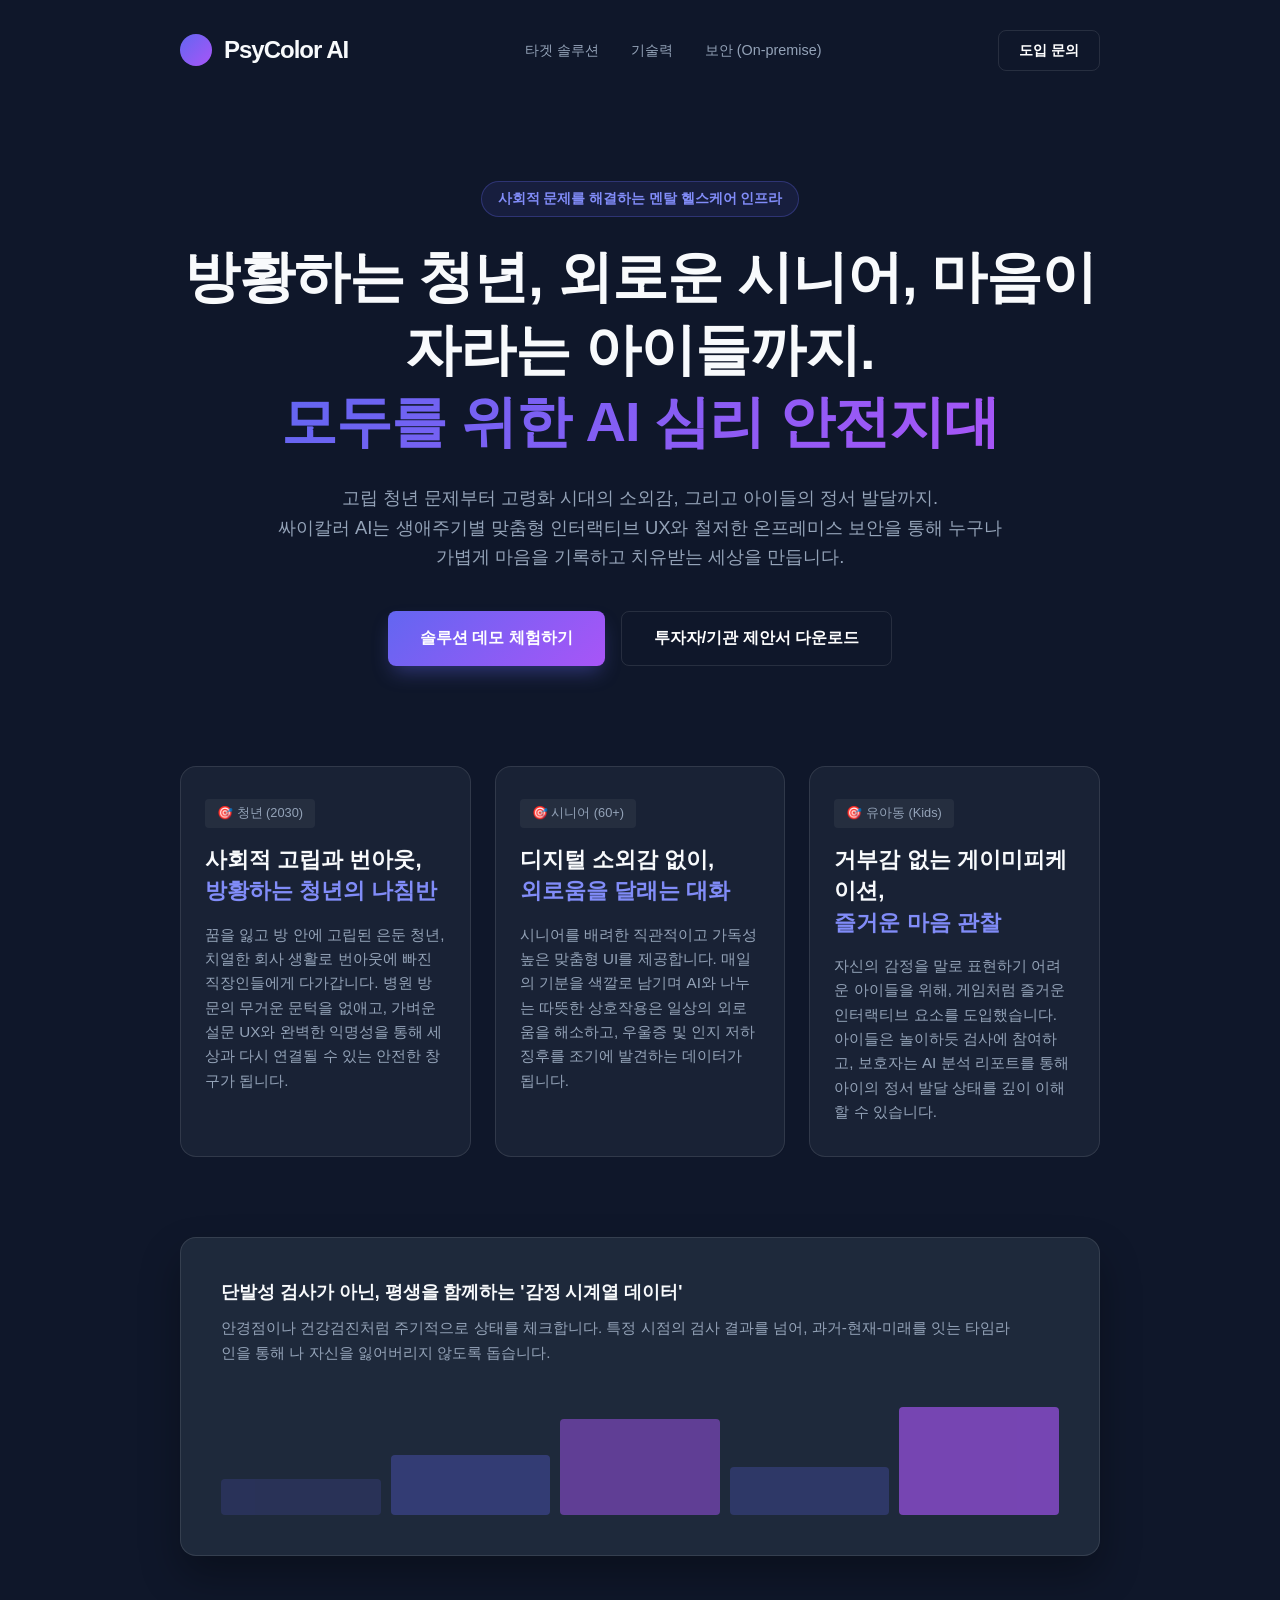
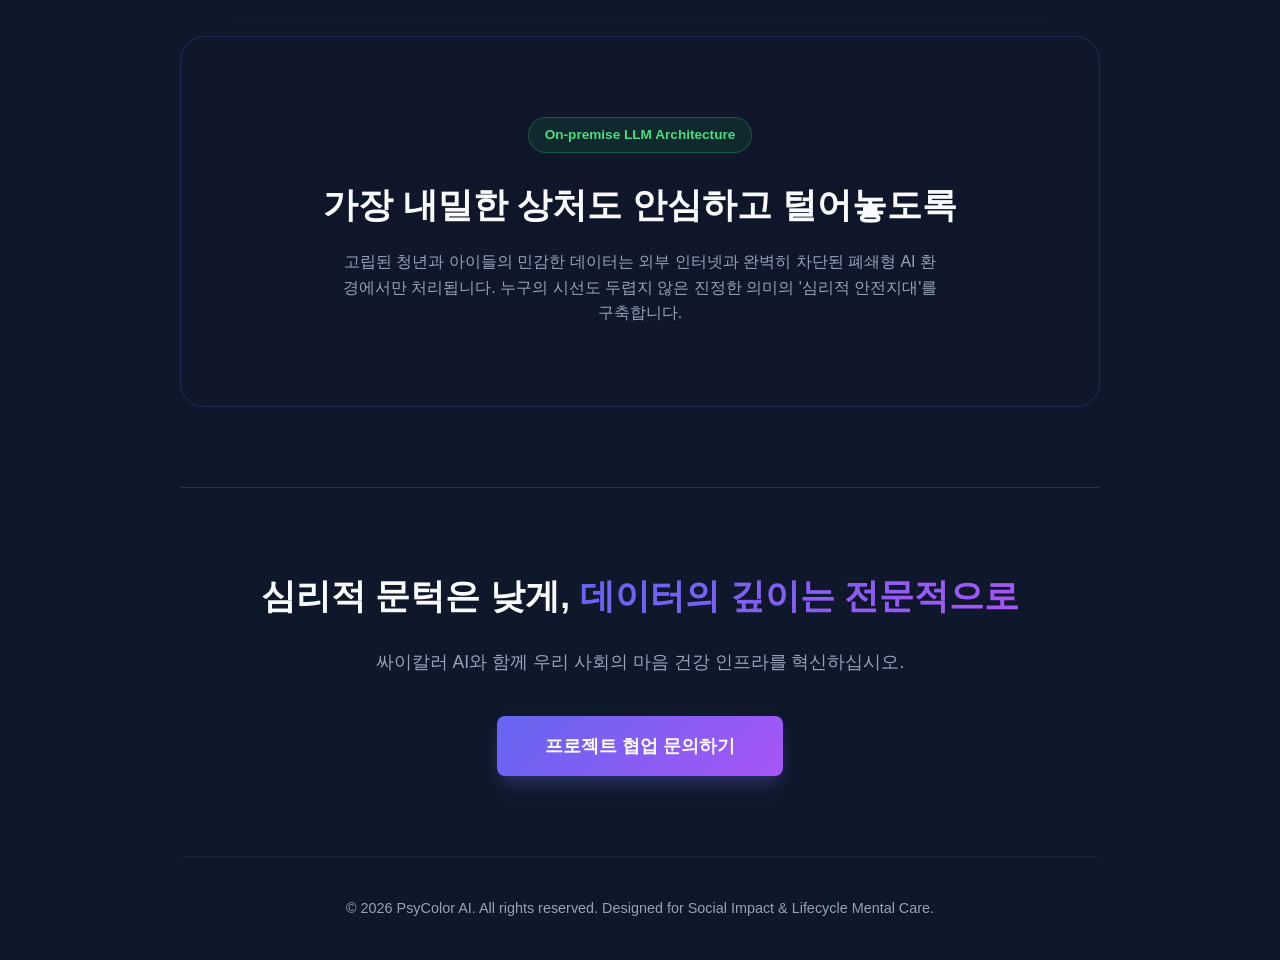
==== mockup_v2.html @ fd4e789d "init page" ====
<!DOCTYPE html>
<html lang="ko">
<head>
    <meta charset="UTF-8">
    <meta name="viewport" content="width=device-width, initial-scale=1.0">
    <title>싸이칼러 AI (PsyColor AI) - 생애주기 맞춤형 마음 건강 솔루션</title>
    <style>
        /* Base Variables & Reset */
        :root {
            --bg-color: #0f172a;
            --surface-color: #1e293b;
            --primary-gradient: linear-gradient(135deg, #6366f1 0%, #a855f7 100%);
            --text-main: #f8fafc;
            --text-dim: #94a3b8;
            --accent: #818cf8;
            --glass-bg: rgba(30, 41, 59, 0.7);
            --glass-border: rgba(255, 255, 255, 0.1);
        }

        * {
            margin: 0;
            padding: 0;
            box-sizing: border-box;
            font-family: 'Pretendard', -apple-system, BlinkMacSystemFont, 'Segoe UI', Roboto, sans-serif;
        }

        body {
            background-color: var(--bg-color);
            color: var(--text-main);
            line-height: 1.6;
            -webkit-font-smoothing: antialiased;
        }

        .container {
            width: 100%;
            max-width: 1000px;
            margin: 0 auto;
            padding: 0 40px;
        }

        /* Navigation */
        header {
            padding: 30px 0;
            display: flex;
            justify-content: space-between;
            align-items: center;
        }

        .logo {
            font-size: 1.5rem;
            font-weight: 800;
            letter-spacing: -1px;
            display: flex;
            align-items: center;
        }

        .logo-icon {
            width: 32px;
            height: 32px;
            background: var(--primary-gradient);
            border-radius: 50%;
            margin-right: 12px;
        }

        .nav-links {
            display: flex;
            gap: 32px;
            font-size: 0.9rem;
            font-weight: 500;
            color: var(--text-dim);
        }

        .nav-links span { cursor: pointer; transition: color 0.2s; }
        .nav-links span:hover { color: var(--text-main); }

        /* Hero Section */
        .hero {
            padding: 80px 0 40px 0;
            text-align: center;
        }

        .badge {
            display: inline-block;
            padding: 6px 16px;
            background: rgba(99, 102, 241, 0.1);
            border: 1px solid rgba(99, 102, 241, 0.3);
            border-radius: 20px;
            font-size: 0.85rem;
            color: var(--accent);
            font-weight: 600;
            margin-bottom: 24px;
        }

        h1 {
            font-size: 3.5rem;
            font-weight: 800;
            line-height: 1.3;
            margin-bottom: 24px;
            letter-spacing: -1px;
            word-break: keep-all;
        }

        .gradient-text {
            background: var(--primary-gradient);
            -webkit-background-clip: text;
            -webkit-text-fill-color: transparent;
        }

        .sub-copy {
            font-size: 1.15rem;
            color: var(--text-dim);
            max-width: 750px;
            margin: 0 auto 40px auto;
            word-break: keep-all;
        }

        /* Buttons */
        .cta-group {
            display: flex;
            justify-content: center;
            gap: 16px;
        }

        .btn {
            padding: 16px 32px;
            border-radius: 8px;
            font-weight: 700;
            font-size: 1rem;
            text-decoration: none;
            cursor: pointer;
            transition: all 0.2s ease;
        }

        .btn-primary {
            background: var(--primary-gradient);
            color: white;
            box-shadow: 0 10px 20px -5px rgba(99, 102, 241, 0.4);
            border: none;
        }

        .btn-secondary {
            background: transparent;
            border: 1px solid var(--glass-border);
            color: white;
        }

        /* Target Audience Section (3 Pillars replaced) */
        .features-grid {
            display: grid;
            grid-template-columns: repeat(3, 1fr);
            gap: 24px;
            margin-top: 60px;
            position: relative;
            z-index: 10;
            padding-bottom: 80px;
        }

        .feature-card {
            background: var(--glass-bg);
            backdrop-filter: blur(12px);
            -webkit-backdrop-filter: blur(12px);
            border: 1px solid var(--glass-border);
            padding: 32px 24px;
            border-radius: 16px;
            text-align: left;
        }

        .target-tag {
            display: inline-block;
            padding: 4px 12px;
            background: rgba(255, 255, 255, 0.05);
            border-radius: 4px;
            font-size: 0.8rem;
            color: var(--text-dim);
            margin-bottom: 16px;
        }

        .feature-card h3 { 
            font-size: 1.4rem; 
            margin-bottom: 16px; 
            color: var(--text-main); 
            line-height: 1.4;
        }

        .feature-card p { 
            font-size: 0.95rem; 
            color: var(--text-dim); 
            line-height: 1.6;
        }

        /* Timeline Dashboard Graphic */
        .dashboard-mockup {
            background: var(--surface-color);
            border-radius: 16px;
            border: 1px solid var(--glass-border);
            padding: 40px;
            height: auto;
            position: relative;
            overflow: hidden;
            box-shadow: 0 20px 40px rgba(0,0,0,0.3);
            margin-bottom: 80px;
        }

        .security-banner {
            background: linear-gradient(rgba(15, 23, 42, 0.85), rgba(15, 23, 42, 0.85)), url('https://images.unsplash.com/photo-1550751827-4bd374c3f58b?auto=format&fit=crop&q=80&w=1000');
            background-size: cover;
            background-position: center;
            padding: 80px 40px;
            border-radius: 24px;
            border: 1px solid rgba(99, 102, 241, 0.2);
            text-align: center;
            margin-bottom: 80px;
        }

        .security-banner h2 { font-size: 2.2rem; margin-bottom: 16px; }

        /* Footer CTA */
        .footer-cta {
            padding: 80px 0;
            text-align: center;
            border-top: 1px solid var(--glass-border);
        }
        
        .footer-cta h2 { font-size: 2.2rem; margin-bottom: 24px; }

        footer {
            padding: 40px 0;
            text-align: center;
            font-size: 0.9rem;
            color: var(--text-dim);
            border-top: 1px solid rgba(255,255,255,0.05);
        }
    </style>
</head>
<body>
    <div class="container">
        <!-- Header -->
        <header>
            <div class="logo">
                <div class="logo-icon"></div>
                PsyColor AI
            </div>
            <div class="nav-links">
                <span>타겟 솔루션</span>
                <span>기술력</span>
                <span>보안 (On-premise)</span>
            </div>
            <button class="btn btn-secondary" style="padding: 10px 20px; font-size: 0.9rem;">도입 문의</button>
        </header>

        <!-- Hero Section -->
        <section class="hero">
            <div class="badge">사회적 문제를 해결하는 멘탈 헬스케어 인프라</div>
            <h1>
                방황하는 청년, 외로운 시니어, 마음이 자라는 아이들까지.<br>
                <span class="gradient-text">모두를 위한 AI 심리 안전지대</span>
            </h1>
            <p class="sub-copy">
                고립 청년 문제부터 고령화 시대의 소외감, 그리고 아이들의 정서 발달까지.<br>
                싸이칼러 AI는 생애주기별 맞춤형 인터랙티브 UX와 철저한 온프레미스 보안을 통해 누구나 가볍게 마음을 기록하고 치유받는 세상을 만듭니다.
            </p>
            <div class="cta-group">
                <button class="btn btn-primary">솔루션 데모 체험하기</button>
                <button class="btn btn-secondary">투자자/기관 제안서 다운로드</button>
            </div>
        </section>

        <!-- Target Audiences Section (3 Pillars) -->
        <section class="features-grid">
            <div class="feature-card">
                <div class="target-tag">🎯 청년 (2030)</div>
                <h3>사회적 고립과 번아웃,<br><span style="color: var(--accent);">방황하는 청년의 나침반</span></h3>
                <p>꿈을 잃고 방 안에 고립된 은둔 청년, 치열한 회사 생활로 번아웃에 빠진 직장인들에게 다가갑니다. 병원 방문의 무거운 문턱을 없애고, 가벼운 설문 UX와 완벽한 익명성을 통해 세상과 다시 연결될 수 있는 안전한 창구가 됩니다.</p>
            </div>
            <div class="feature-card">
                <div class="target-tag">🎯 시니어 (60+)</div>
                <h3>디지털 소외감 없이,<br><span style="color: var(--accent);">외로움을 달래는 대화</span></h3>
                <p>시니어를 배려한 직관적이고 가독성 높은 맞춤형 UI를 제공합니다. 매일의 기분을 색깔로 남기며 AI와 나누는 따뜻한 상호작용은 일상의 외로움을 해소하고, 우울증 및 인지 저하 징후를 조기에 발견하는 데이터가 됩니다.</p>
            </div>
            <div class="feature-card">
                <div class="target-tag">🎯 유아동 (Kids)</div>
                <h3>거부감 없는 게이미피케이션,<br><span style="color: var(--accent);">즐거운 마음 관찰</span></h3>
                <p>자신의 감정을 말로 표현하기 어려운 아이들을 위해, 게임처럼 즐거운 인터랙티브 요소를 도입했습니다. 아이들은 놀이하듯 검사에 참여하고, 보호자는 AI 분석 리포트를 통해 아이의 정서 발달 상태를 깊이 이해할 수 있습니다.</p>
            </div>
        </section>

        <!-- Data/Tracking Banner -->
        <div class="dashboard-mockup">
            <div style="text-align: left; font-size: 1.1rem; font-weight: bold; margin-bottom: 10px;">
                단발성 검사가 아닌, 평생을 함께하는 '감정 시계열 데이터'
            </div>
            <p style="color: var(--text-dim); font-size: 0.95rem; margin-bottom: 30px; max-width: 800px;">
                안경점이나 건강검진처럼 주기적으로 상태를 체크합니다. 특정 시점의 검사 결과를 넘어, 과거-현재-미래를 잇는 타임라인을 통해 나 자신을 잃어버리지 않도록 돕습니다.
            </p>
            <div style="display: flex; gap: 10px; align-items: flex-end; height: 120px; opacity: 0.8;">
                <div style="width: 100%; background: rgba(99,102,241,0.2); height: 30%; border-radius: 4px;"></div>
                <div style="width: 100%; background: rgba(99,102,241,0.4); height: 50%; border-radius: 4px;"></div>
                <div style="width: 100%; background: rgba(168,85,247,0.6); height: 80%; border-radius: 4px;"></div>
                <div style="width: 100%; background: rgba(99,102,241,0.3); height: 40%; border-radius: 4px;"></div>
                <div style="width: 100%; background: rgba(168,85,247,0.8); height: 90%; border-radius: 4px;"></div>
            </div>
        </div>

        <!-- Security Highlight -->
        <section class="security-banner">
            <div class="badge" style="background: rgba(34, 197, 94, 0.1); border-color: rgba(34, 197, 94, 0.3); color: #4ade80;">On-premise LLM Architecture</div>
            <h2>가장 내밀한 상처도 안심하고 털어놓도록</h2>
            <p style="color: var(--text-dim); max-width: 600px; margin: 0 auto;">
                고립된 청년과 아이들의 민감한 데이터는 외부 인터넷과 완벽히 차단된 폐쇄형 AI 환경에서만 처리됩니다. 
                누구의 시선도 두렵지 않은 진정한 의미의 '심리적 안전지대'를 구축합니다.
            </p>
        </section>

        <!-- Bottom CTA -->
        <section class="footer-cta">
            <h2>심리적 문턱은 낮게, <span class="gradient-text">데이터의 깊이는 전문적으로</span></h2>
            <p style="color: var(--text-dim); margin-bottom: 40px; font-size: 1.1rem;">싸이칼러 AI와 함께 우리 사회의 마음 건강 인프라를 혁신하십시오.</p>
            <button class="btn btn-primary" style="padding: 18px 48px; font-size: 1.1rem;">프로젝트 협업 문의하기</button>
        </section>

        <!-- Footer -->
        <footer>
            &copy; 2026 PsyColor AI. All rights reserved. Designed for Social Impact & Lifecycle Mental Care.
        </footer>
    </div>
</body>
</html>
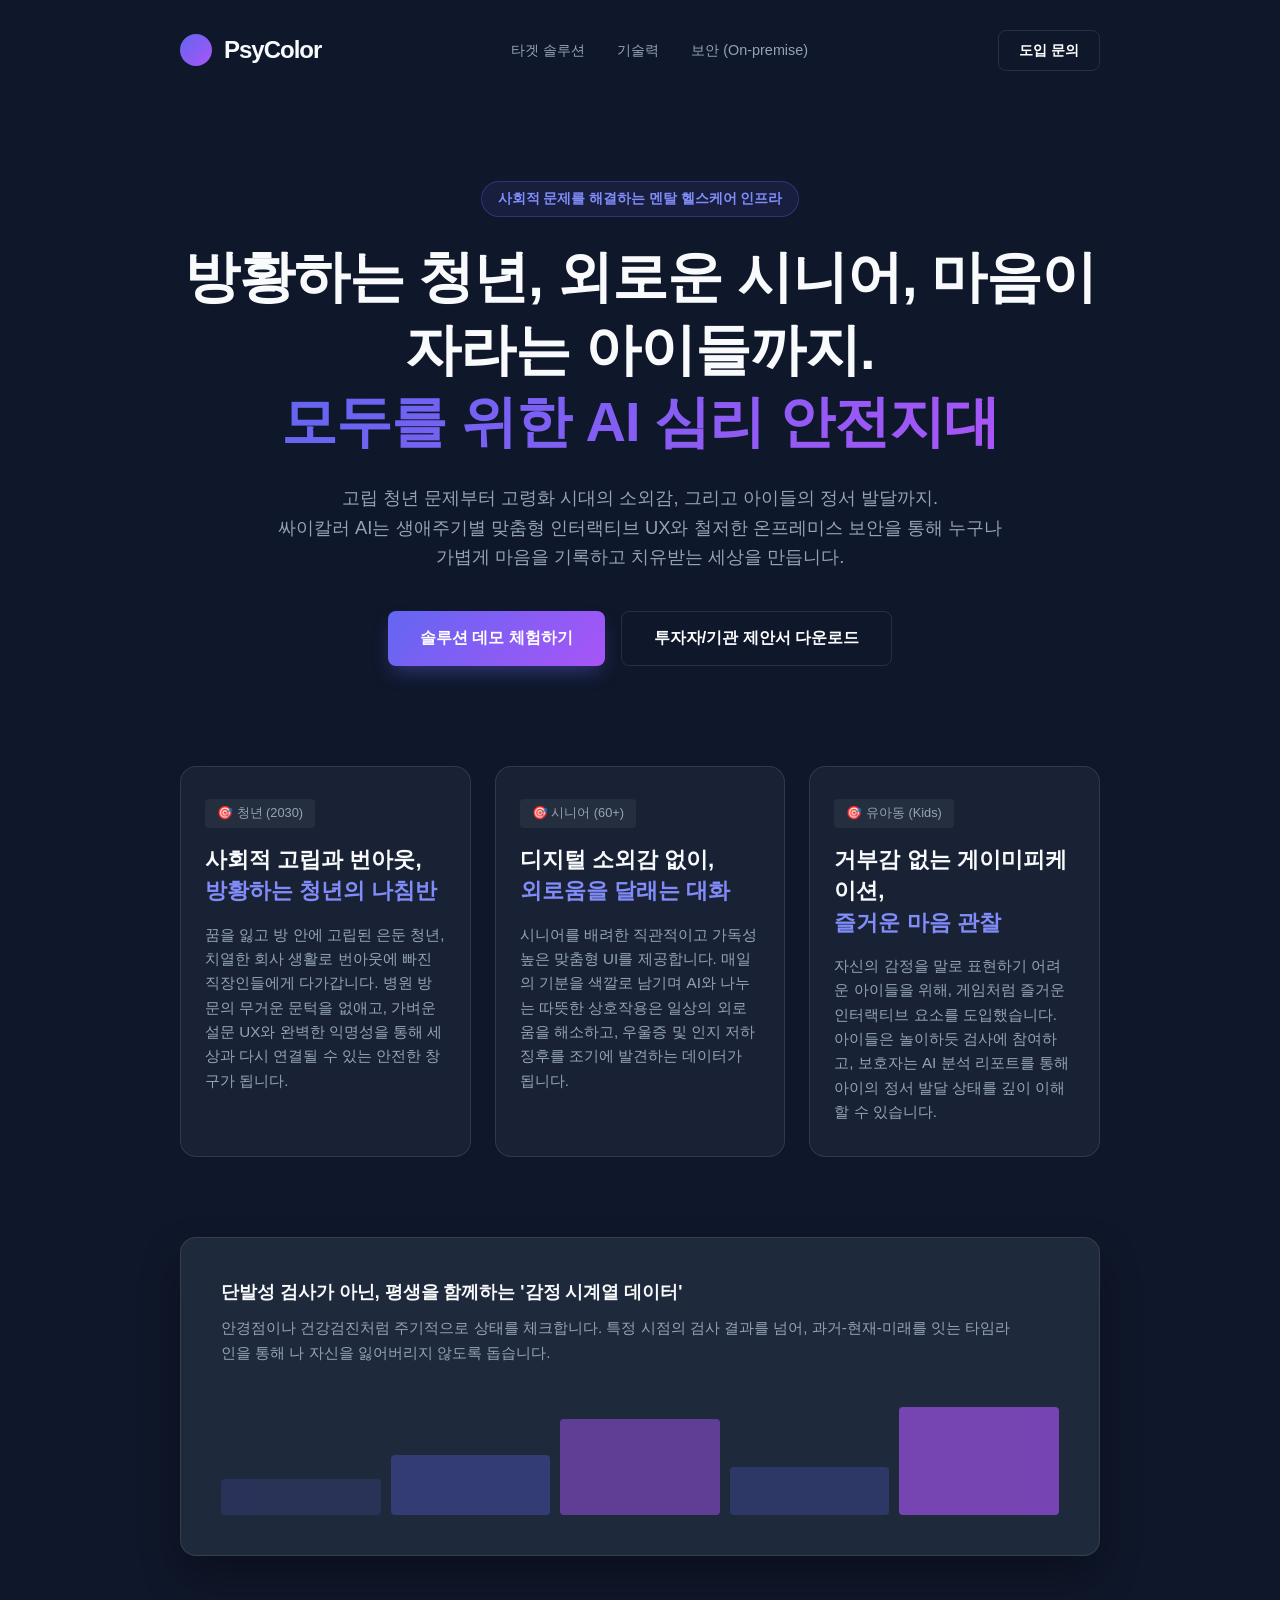
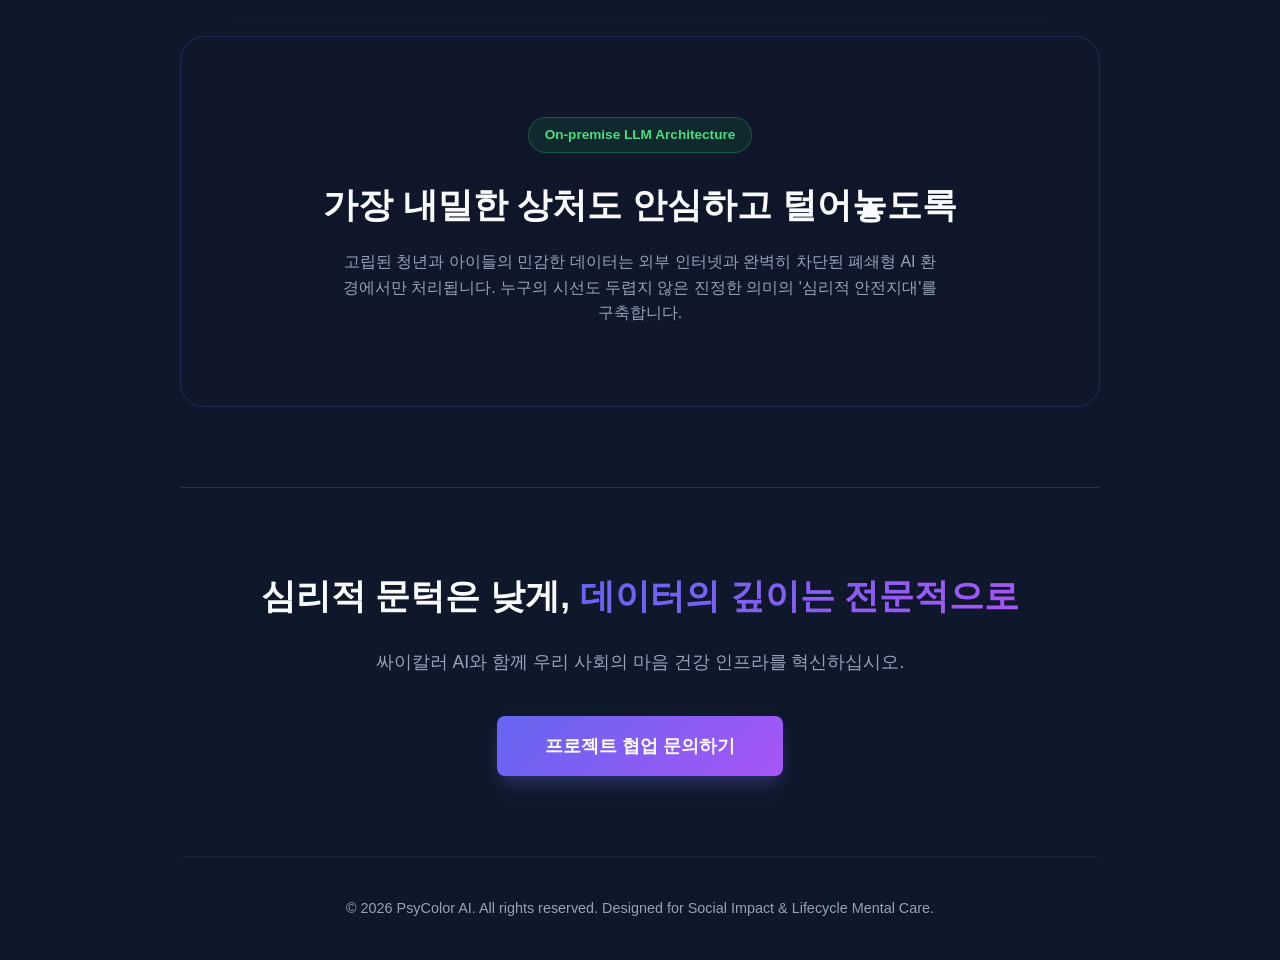
==== commit 91c12361: "first commit" ====
--- a/mockup_v2.html
+++ b/mockup_v2.html
@@ -239,7 +239,7 @@
         <header>
             <div class="logo">
                 <div class="logo-icon"></div>
-                PsyColor AI
+                PsyColor
             </div>
             <div class="nav-links">
                 <span>타겟 솔루션</span>
